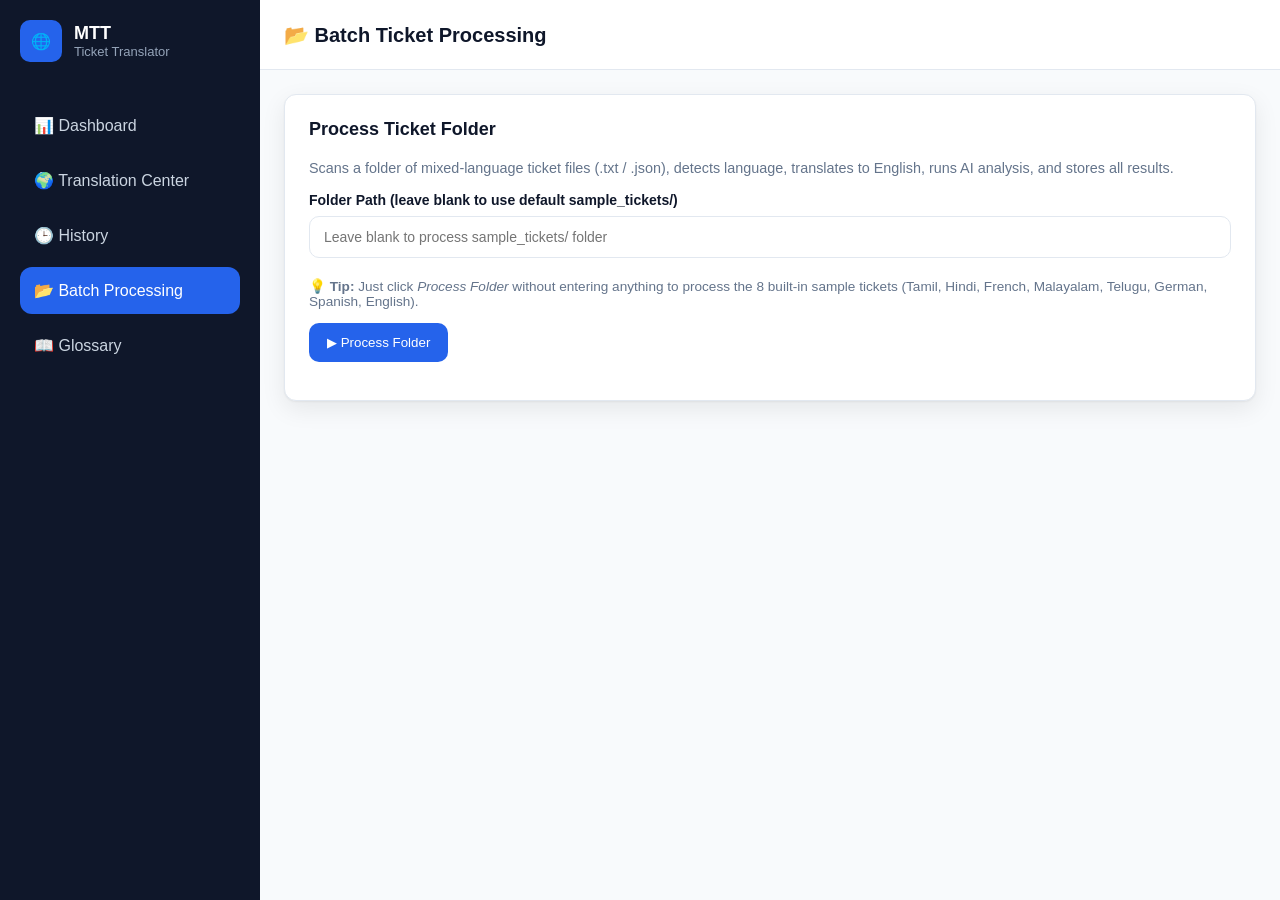
==== pages/admin/batch.html @ 46ecadca "Initial commit: Multilingual Ticket Translator - AI-powered support system" ====
<!DOCTYPE html>
<html lang="en">
<head>
  <meta charset="UTF-8">
  <meta name="viewport" content="width=device-width, initial-scale=1.0">
  <title>Batch Processing</title>
  <link rel="stylesheet" href="../../assets/css/style.css">
  <link rel="stylesheet" href="../../assets/css/components/sidebar.css">
  <link rel="stylesheet" href="../../assets/css/components/navbar.css">
  <link rel="stylesheet" href="../../assets/css/components/cards.css">
  <link rel="stylesheet" href="../../assets/css/components/tables.css">
  <link rel="stylesheet" href="../../assets/css/components/forms.css">
  <link rel="stylesheet" href="../../assets/css/components/buttons.css">
  <link rel="stylesheet" href="../../assets/css/responsive.css">

  <style>
    .summary-grid {
      display: grid;
      grid-template-columns: repeat(3, 1fr);
      gap: 16px;
      margin-bottom: 24px;
    }
    .sum-card {
      background: #fff;
      border-radius: 12px;
      padding: 20px;
      text-align: center;
      border: 1px solid #e2e8f0;
      box-shadow: 0 2px 8px rgba(0,0,0,.06);
    }
    .sum-card .num  { font-size: 2.2rem; font-weight: 800; margin: 6px 0 2px; }
    .sum-card .lbl  { font-size: .82rem; color: #64748b; font-weight: 600; text-transform: uppercase; }
    .sum-card.total { border-top: 4px solid #2563EB; }
    .sum-card.ok    { border-top: 4px solid #22c55e; }
    .sum-card.skip  { border-top: 4px solid #f59e0b; }

    .ticket-row { cursor: pointer; transition: background .15s; }
    .ticket-row:hover { background: #f0f7ff; }

    .lang-badge {
      background: #eff6ff; color: #2563EB;
      padding: 2px 10px; border-radius: 50px;
      font-size: .78rem; font-weight: 700;
    }
    .pri-badge {
      padding: 2px 10px; border-radius: 50px;
      font-size: .78rem; font-weight: 700; color: #fff;
    }
    .pri-Critical { background: #7c3aed; }
    .pri-High     { background: #dc2626; }
    .pri-Medium   { background: #d97706; }
    .pri-Low      { background: #16a34a; }

    /* Reply modal */
    .modal-overlay {
      display: none; position: fixed; inset: 0;
      background: rgba(0,0,0,.45); z-index: 1000;
      justify-content: center; align-items: center;
    }
    .modal-overlay.open { display: flex; }
    .modal-box {
      background: #fff; border-radius: 16px; width: 560px;
      max-width: 95vw; padding: 28px;
      box-shadow: 0 20px 60px rgba(0,0,0,.2);
    }
    .modal-box h3 { margin-bottom: 6px; }
    .modal-box .sub { color: #64748b; font-size: .87rem; margin-bottom: 20px; }
    .info-pair { display: flex; gap: 16px; margin-bottom: 16px; flex-wrap: wrap; }
    .info-item { flex: 1; min-width: 140px; }
    .info-item label { display: block; font-size: .78rem; font-weight: 700;
                       text-transform: uppercase; color: #94a3b8; margin-bottom: 4px; }
    .info-item p { font-size: .9rem; color: #0f172a; }
    .orig-box, .trans-box {
      background: #f8fafc; border: 1px solid #e2e8f0;
      border-radius: 8px; padding: 12px; margin-bottom: 14px;
      font-size: .9rem; line-height: 1.6; max-height: 100px; overflow-y: auto;
    }
    .reply-area {
      width: 100%; padding: 10px 13px; border: 1.5px solid #e2e8f0;
      border-radius: 8px; font-size: .93rem; resize: vertical;
      min-height: 90px; outline: none; font-family: inherit;
      transition: border-color .2s;
    }
    .reply-area:focus { border-color: #2563EB; }
    .modal-actions { display: flex; gap: 10px; margin-top: 16px; }
    .btn-send {
      flex: 1; padding: 11px; background: #2563EB; color: #fff;
      border: none; border-radius: 8px; font-weight: 700;
      cursor: pointer; font-size: .95rem; transition: .2s;
    }
    .btn-send:hover { background: #1d4ed8; }
    .btn-cancel {
      padding: 11px 20px; background: #f1f5f9; border: none;
      border-radius: 8px; font-weight: 600; cursor: pointer;
      font-size: .95rem;
    }
    .reply-result {
      margin-top: 14px; padding: 12px; border-radius: 8px;
      background: #f0fdf4; border: 1px solid #bbf7d0;
      display: none;
    }
    .reply-result .rl { font-size: .75rem; font-weight: 700;
                         text-transform: uppercase; color: #64748b; margin-bottom: 3px; }
    .reply-result .rt { font-size: .92rem; color: #0f172a; line-height: 1.5; }
  </style>
</head>

<body>
<script src="../../assets/js/app.js"></script>

<div class="app-layout">

  <!-- Sidebar -->
  <aside class="sidebar">
    <div class="logo-area">
      <div class="logo-icon">🌐</div>
      <div class="logo-text"><h3>MTT</h3><p>Ticket Translator</p></div>
    </div>
    <ul class="menu">
      <li class="menu-item"><a href="dashboard.html">📊 Dashboard</a></li>
      <li class="menu-item"><a href="translation-center.html">🌍 Translation Center</a></li>
      <li class="menu-item"><a href="history.html">🕒 History</a></li>
      <li class="menu-item active"><a href="batch.html">📂 Batch Processing</a></li>
      <li class="menu-item"><a href="glossary.html">📖 Glossary</a></li>
    </ul>
  </aside>

  <main class="main-content">

    <header class="top-navbar">
      <button class="hamburger">☰</button>
      <div class="app-title">📂 Batch Ticket Processing</div>
    </header>

    <section class="content-wrapper">

      <!-- Process Folder card -->
      <div class="card" style="margin-bottom:24px;">
        <div class="card-title">Process Ticket Folder</div>
        <p style="color:#64748b; font-size:.9rem; margin-bottom:16px;">
          Scans a folder of mixed-language ticket files (.txt / .json),
          detects language, translates to English, runs AI analysis, and stores all results.
        </p>

        <div class="form-group">
          <label class="form-label">Folder Path (leave blank to use default sample_tickets/)</label>
          <input class="form-control" id="folder-path"
                 placeholder="Leave blank to process sample_tickets/ folder"
                 value="">
        </div>

        <p style="font-size:.85rem; color:#64748b; margin-bottom:14px;">
          💡 <strong>Tip:</strong> Just click <em>Process Folder</em> without entering anything
          to process the 8 built-in sample tickets (Tamil, Hindi, French, Malayalam, Telugu, German, Spanish, English).
        </p>

        <button class="btn btn-primary" id="process-btn" onclick="startBatch()">
          ▶ Process Folder
        </button>

        <div id="batch-msg" style="margin-top:14px; font-size:.9rem; color:#64748b;"></div>
      </div>

      <!-- Summary cards (hidden until processed) -->
      <div class="summary-grid" id="summary-grid" style="display:none;">
        <div class="sum-card total">
          <div class="lbl">Total Files</div>
          <div class="num" id="sum-total">0</div>
        </div>
        <div class="sum-card ok">
          <div class="lbl">Processed</div>
          <div class="num" id="sum-ok">0</div>
        </div>
        <div class="sum-card skip">
          <div class="lbl">Skipped / Errors</div>
          <div class="num" id="sum-skip">0</div>
        </div>
      </div>

      <!-- Results table -->
      <div class="card" id="results-card" style="display:none;">
        <div class="card-title">Processed Tickets — Click a row to send a reply</div>
        <div class="table-container">
          <table>
            <thead>
              <tr>
                <th>#</th>
                <th>File</th>
                <th>Subject</th>
                <th>Language</th>
                <th>Category</th>
                <th>Priority</th>
                <th>Sentiment</th>
                <th>Action</th>
              </tr>
            </thead>
            <tbody id="results-tbody"></tbody>
          </table>
        </div>
      </div>

      <!-- Errors card -->
      <div class="card" id="errors-card" style="display:none; margin-top:16px;">
        <div class="card-title" style="color:#dc2626;">⚠ Errors</div>
        <div class="table-container">
          <table>
            <thead><tr><th>File</th><th>Error</th></tr></thead>
            <tbody id="errors-tbody"></tbody>
          </table>
        </div>
      </div>

    </section>
  </main>
</div>

<!-- ── REPLY MODAL ─────────────────────────────────────────────────────── -->
<div class="modal-overlay" id="reply-modal">
  <div class="modal-box">
    <h3>📨 Send Engineer Reply</h3>
    <p class="sub">Write your reply in English — it will be automatically translated to the customer's language.</p>

    <div class="info-pair">
      <div class="info-item">
        <label>Ticket ID</label>
        <p id="m-id">—</p>
      </div>
      <div class="info-item">
        <label>Language</label>
        <p id="m-lang">—</p>
      </div>
      <div class="info-item">
        <label>Category</label>
        <p id="m-cat">—</p>
      </div>
    </div>

    <label class="form-label">Original Message (Customer's Language)</label>
    <div class="orig-box" id="m-original">—</div>

    <label class="form-label">English Translation</label>
    <div class="trans-box" id="m-translated">—</div>

    <label class="form-label">Your Reply (in English)</label>
    <textarea class="reply-area" id="m-reply"
      placeholder="Type your reply here in English..."></textarea>

    <!-- Translation result appears here after sending -->
    <div class="reply-result" id="reply-result">
      <div class="rl">English Reply</div>
      <div class="rt" id="rr-english">—</div>
      <br>
      <div class="rl">Translated Reply (Customer's Language)</div>
      <div class="rt" id="rr-translated">—</div>
    </div>

    <div class="modal-actions">
      <button class="btn-send" id="send-btn" onclick="sendReply()">
        📤 Send & Translate Reply
      </button>
      <button class="btn-cancel" onclick="closeModal()">Cancel</button>
    </div>
  </div>
</div>

<script src="../../assets/js/sidebar.js"></script>

<script>
  let selectedTicketId = null;

  // ── Process folder ──────────────────────────────────────────────────────────
  async function startBatch() {
    const folderPath = document.getElementById('folder-path').value.trim();
    const btn        = document.getElementById('process-btn');
    const msg        = document.getElementById('batch-msg');

    btn.textContent = '⏳ Processing…';
    btn.disabled    = true;
    msg.textContent = 'Scanning folder and running AI pipeline on each file…';
    msg.style.color = '#2563EB';

    // Hide previous results
    document.getElementById('summary-grid').style.display = 'none';
    document.getElementById('results-card').style.display = 'none';
    document.getElementById('errors-card').style.display  = 'none';

    try {
      const body = folderPath ? { folder_path: folderPath } : {};
      const data = await apiCall('/batch/process-folder', {
        method: 'POST',
        body:   JSON.stringify(body),
      });

      renderSummary(data.summary);
      renderResults(data.results);
      if (data.errors.length) renderErrors(data.errors);

      msg.textContent = `✅ Done — ${data.summary.processed} ticket(s) processed.`;
      msg.style.color = '#16a34a';

    } catch (err) {
      msg.textContent = `❌ ${err.message}`;
      msg.style.color = '#dc2626';
    } finally {
      btn.textContent = '▶ Process Folder';
      btn.disabled    = false;
    }
  }

  function renderSummary(s) {
    document.getElementById('sum-total').textContent = s.total;
    document.getElementById('sum-ok').textContent    = s.processed;
    document.getElementById('sum-skip').textContent  = s.skipped;
    document.getElementById('summary-grid').style.display = 'grid';
  }

  function renderResults(results) {
    if (!results.length) return;
    const tbody = document.getElementById('results-tbody');
    tbody.innerHTML = results.map((r, i) => `
      <tr class="ticket-row">
        <td>${r.ticket_id}</td>
        <td style="font-size:.82rem; color:#64748b;">${r.file}</td>
        <td>${r.subject}</td>
        <td><span class="lang-badge">${r.language_name}</span></td>
        <td>${r.category}</td>
        <td><span class="pri-badge pri-${r.priority}">${r.priority}</span></td>
        <td>${r.sentiment}</td>
        <td>
          <button class="btn btn-primary"
            style="padding:5px 14px; font-size:.82rem;"
            onclick="openModal(${r.ticket_id},'${r.language_name}','${r.category}',
              ${JSON.stringify(r.original_message || '').replace(/'/g,"&#39;")},
              ${JSON.stringify(r.translated_message || '').replace(/'/g,"&#39;")})">
            Reply
          </button>
        </td>
      </tr>
    `).join('');
    document.getElementById('results-card').style.display = 'block';
  }

  function renderErrors(errors) {
    const tbody = document.getElementById('errors-tbody');
    tbody.innerHTML = errors.map(e => `
      <tr>
        <td>${e.file}</td>
        <td style="color:#dc2626;">${e.error}</td>
      </tr>
    `).join('');
    document.getElementById('errors-card').style.display = 'block';
  }

  // ── Reply modal ─────────────────────────────────────────────────────────────
  function openModal(id, lang, cat, original, translated) {
    selectedTicketId = id;
    document.getElementById('m-id').textContent         = `#${id}`;
    document.getElementById('m-lang').textContent       = lang;
    document.getElementById('m-cat').textContent        = cat;
    document.getElementById('m-original').textContent   = original   || '—';
    document.getElementById('m-translated').textContent = translated || '—';
    document.getElementById('m-reply').value            = '';
    document.getElementById('reply-result').style.display = 'none';
    document.getElementById('reply-modal').classList.add('open');
  }

  function closeModal() {
    document.getElementById('reply-modal').classList.remove('open');
    selectedTicketId = null;
  }

  async function sendReply() {
    const reply = document.getElementById('m-reply').value.trim();
    const btn   = document.getElementById('send-btn');

    if (!reply) {
      alert('Please type a reply before sending.');
      return;
    }

    btn.textContent = '⏳ Translating…';
    btn.disabled    = true;

    try {
      const data = await apiCall('/batch/reply', {
        method: 'POST',
        body:   JSON.stringify({
          ticket_id:     selectedTicketId,
          english_reply: reply,
        }),
      });

      const r = data.data;
      document.getElementById('rr-english').textContent    = r.english_reply;
      document.getElementById('rr-translated').textContent = r.translated_reply;
      document.getElementById('reply-result').style.display = 'block';

      btn.textContent = '✅ Reply Sent';
      showAlert(`Reply translated to ${r.language_name} and saved!`, 'success');

    } catch (err) {
      alert('Failed: ' + err.message);
      btn.textContent = '📤 Send & Translate Reply';
      btn.disabled    = false;
    }
  }

  // Close modal on overlay click
  document.getElementById('reply-modal').addEventListener('click', function(e) {
    if (e.target === this) closeModal();
  });
</script>

</body>
</html>
---- assets/css/style.css ----
/* ===========================
   DESIGN SYSTEM
=========================== */

:root {

    --primary: #2563EB;
    --primary-hover: #1D4ED8;

    --sidebar-bg: #0F172A;

    --bg-main: #F8FAFC;
    --bg-card: #FFFFFF;

    --text-primary: #0F172A;
    --text-secondary: #64748B;

    --border-color: #E2E8F0;

    --success: #22C55E;
    --warning: #F59E0B;
    --danger: #EF4444;
    --info: #06B6D4;

    --radius: 12px;

    --sidebar-width: 260px;

    --shadow:
        0 1px 2px rgba(0,0,0,0.05),
        0 8px 24px rgba(0,0,0,0.08);

    --transition: all .3s ease;
}

*{
    margin:0;
    padding:0;
    box-sizing:border-box;
}

html{
    scroll-behavior:smooth;
}

body{
    font-family:
    "Segoe UI",
    Inter,
    Arial,
    sans-serif;

    background:var(--bg-main);
    color:var(--text-primary);
}

a{
    text-decoration:none;
}

ul{
    list-style:none;
}

.app-layout{
    display:flex;
    min-height:100vh;
}

.main-content{
    flex:1;
    margin-left:260px;
}

.content-wrapper{
    padding:24px;
}
---- assets/css/components/sidebar.css ----
.sidebar{

    width:260px;
    height:100vh;

    background:var(--sidebar-bg);

    position:fixed;
    top:0;
    left:0;

    color:white;

    padding:20px;

    transition:.3s;
}

.logo-area{
    display:flex;
    align-items:center;
    gap:12px;

    margin-bottom:40px;
}

.logo-icon{
    width:42px;
    height:42px;

    background:var(--primary);

    border-radius:10px;

    display:flex;
    justify-content:center;
    align-items:center;
}

.logo-text h3{
    font-size:18px;
}

.logo-text p{
    color:#94A3B8;
    font-size:13px;
}

.menu-item{
    margin-bottom:8px;
}

.menu-item a{

    display:flex;
    align-items:center;
    gap:12px;

    color:#CBD5E1;

    padding:14px;

    border-radius:12px;

    transition:.3s;
}

.menu-item a:hover{
    background:rgba(255,255,255,.08);
}

.menu-item.active a{
    background:var(--primary);
    color:white;
}
---- assets/css/components/navbar.css ----
.top-navbar{

    height:70px;

    background:white;

    position:sticky;
    top:0;

    z-index:100;

    display:flex;
    align-items:center;
    justify-content:space-between;

    padding:0 24px;

    border-bottom:
    1px solid var(--border-color);
}

.app-title{
    font-size:20px;
    font-weight:600;
}

.navbar-right{
    display:flex;
    align-items:center;
    gap:16px;
}

.search-box input{

    width:280px;

    height:42px;

    border:
    1px solid var(--border-color);

    border-radius:10px;

    padding:0 14px;
}

.icon-btn{

    width:42px;
    height:42px;

    border-radius:10px;

    border:
    1px solid var(--border-color);

    background:white;

    cursor:pointer;
}

.profile-dropdown{

    display:flex;
    align-items:center;
    gap:10px;
}

.profile-dropdown img{

    width:38px;
    height:38px;

    border-radius:50%;
}
---- assets/css/components/cards.css ----
.card{

    background:white;

    border-radius:12px;

    padding:24px;

    border:
    1px solid var(--border-color);

    box-shadow:var(--shadow);
}

.card-title{

    font-size:18px;

    font-weight:600;

    margin-bottom:20px;
}

.stats-card h2{
    font-size:32px;
    margin-top:10px;
}

.stats-card p{
    color:var(--text-secondary);
}
---- assets/css/components/tables.css ----
.table-container{
    overflow-x:auto;
}

table{
    width:100%;
    border-collapse:collapse;
}

thead{
    background:#F1F5F9;
}

th{
    text-align:left;
    padding:14px;
}

td{
    padding:14px;
    border-top:
    1px solid var(--border-color);
}
---- assets/css/components/forms.css ----
/* ==========================
   FORM LAYOUT
========================== */

.form-group {
    margin-bottom: 20px;
}

.form-label {
    display: block;
    margin-bottom: 8px;

    font-size: 14px;
    font-weight: 600;

    color: var(--text-primary);
}

.form-control {

    width: 100%;

    padding: 12px 14px;

    border: 1px solid var(--border-color);

    border-radius: 10px;

    background: #fff;

    color: var(--text-primary);

    font-size: 14px;

    transition: var(--transition);
}

.form-control:focus {
    outline: none;
    border-color: var(--primary);

    box-shadow:
        0 0 0 3px rgba(37,99,235,0.15);
}

textarea.form-control {
    resize: vertical;
    min-height: 120px;
}

select.form-control {
    cursor: pointer;
}

.form-row {

    display: grid;

    grid-template-columns:
        repeat(2,1fr);

    gap: 20px;
}

.form-helper {
    margin-top: 6px;

    font-size: 12px;

    color: var(--text-secondary);
}

.form-error {
    margin-top: 6px;

    color: var(--danger);

    font-size: 12px;
}
---- assets/css/components/buttons.css ----
.btn{

    border:none;

    cursor:pointer;

    border-radius:10px;

    padding:12px 18px;

    transition:.3s;
}

.btn-primary{

    background:var(--primary);

    color:white;
}

.btn-primary:hover{
    background:var(--primary-hover);
}

.btn-success{
    background:var(--success);
    color:white;
}

.btn-danger{
    background:var(--danger);
    color:white;
}
---- assets/css/responsive.css ----
@media(max-width:1200px){

    .dashboard-grid{
        grid-template-columns:
        repeat(2,1fr);
    }
}

@media(max-width:768px){

    .main-content{
        margin-left:0;
    }

    .sidebar{
        transform:translateX(-100%);
        z-index:999;
    }

    .sidebar.active{
        transform:translateX(0);
    }

    .hamburger{
        display:block;
    }

    .search-box{
        display:none;
    }

    .dashboard-grid{
        grid-template-columns:1fr;
    }

    .content-wrapper{
        padding:16px;
    }

    table{
        min-width:700px;
    }
}

.hamburger{

    display:none;

    background:none;

    border:none;

    font-size:24px;

    cursor:pointer;
}
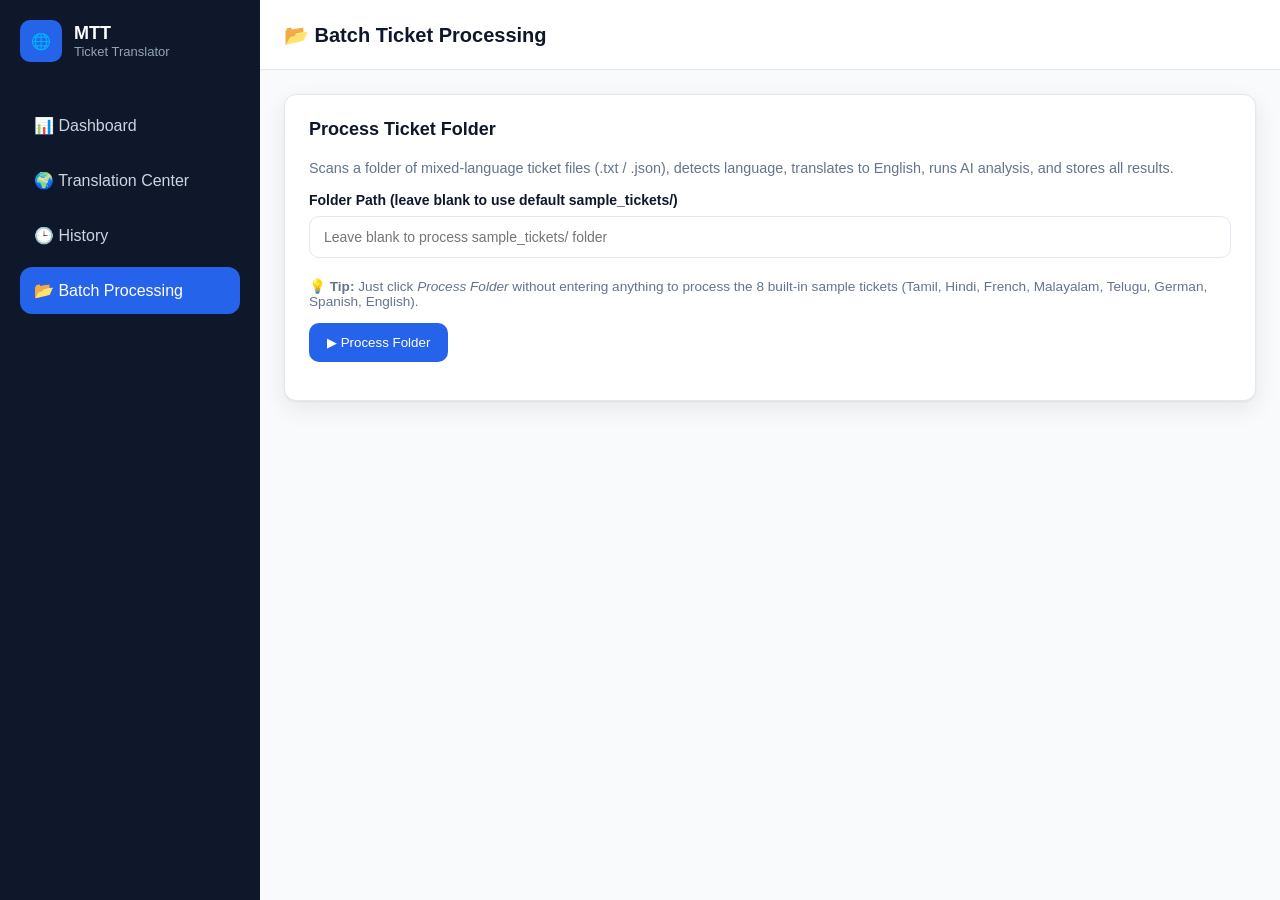
==== commit bf2d3efa: "Remove Glossary from sidebar and dashboard; replace with Approved count" ====
--- a/pages/admin/batch.html
+++ b/pages/admin/batch.html
@@ -121,7 +121,6 @@
       <li class="menu-item"><a href="translation-center.html">🌍 Translation Center</a></li>
       <li class="menu-item"><a href="history.html">🕒 History</a></li>
       <li class="menu-item active"><a href="batch.html">📂 Batch Processing</a></li>
-      <li class="menu-item"><a href="glossary.html">📖 Glossary</a></li>
     </ul>
   </aside>
 
